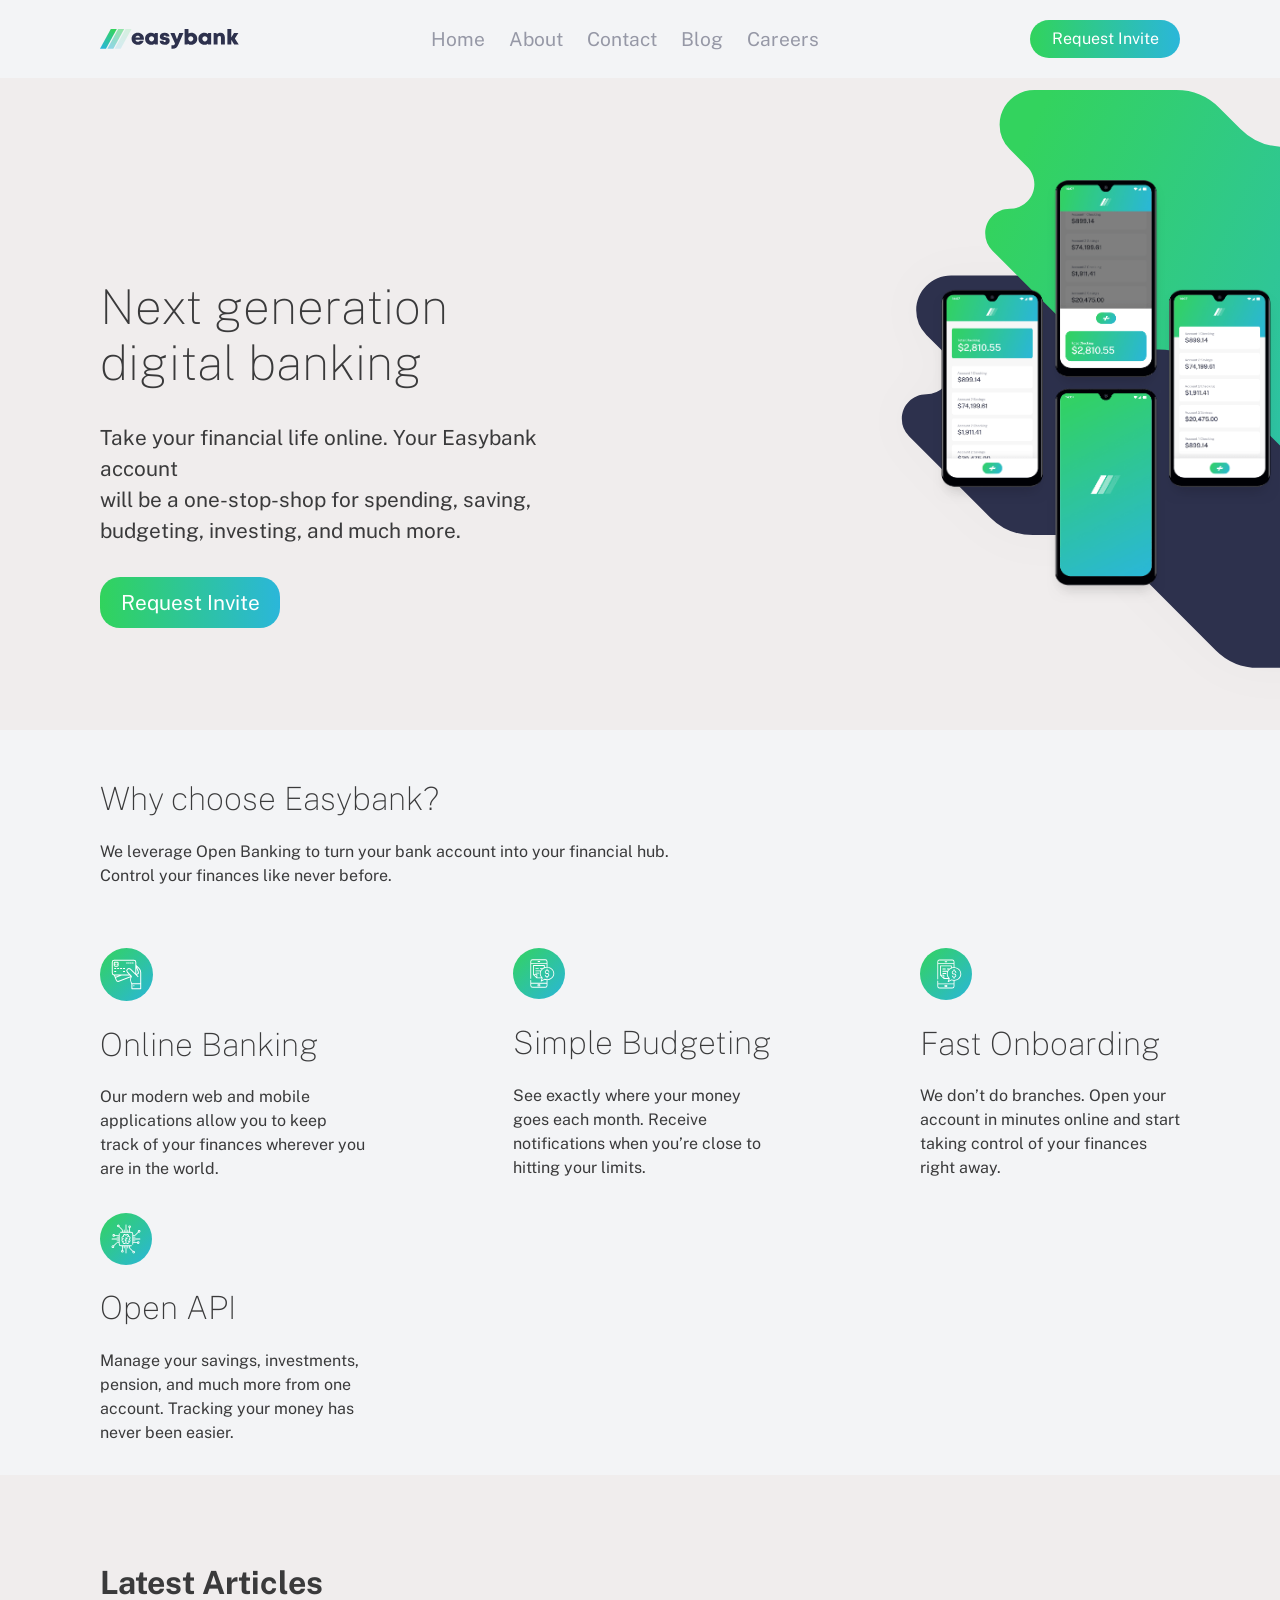
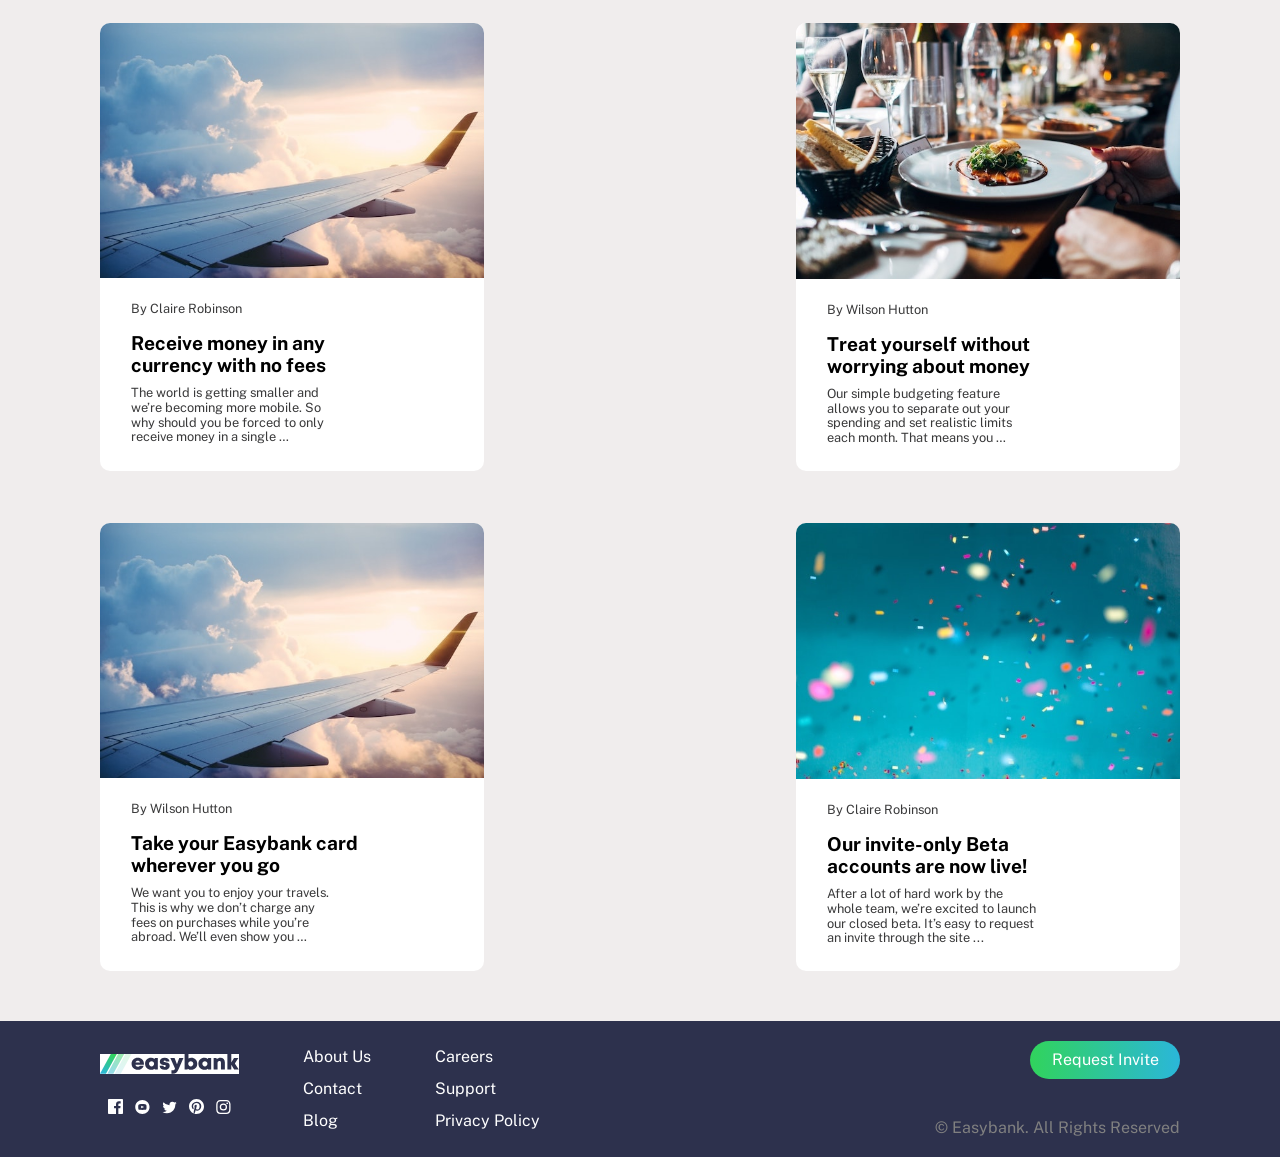
==== index.html @ 1756b688 "changing the name of the html file" ====
<!DOCTYPE html>
<html lang="en">

<head>
    <meta charset="UTF-8">
    <meta http-equiv="X-UA-Compatible" content="IE=edge">
    <meta name="viewport" content="width=device-width, initial-scale=1.0">
    <title>Document</title>
    <link rel="stylesheet" type="text/css" href="easybank.css">
    <link rel="stylesheet" href="normalize.css">
    <!-- <script src="easybank.js"></script> -->
</head>

<body>

    <!-- TOGGLE MENU -->
    <aside>
        <div id="toggle_main_container">
            <div id="toggle_container">
                <div id="toggle_btn">
                    <ul>
                        <li><a href="#">Home</a></li>
                        <li><a href="#">About</a></li>
                        <li><a href="#">Contact</a></li>
                        <li><a href="#">Blog</a></li>
                        <li><a href="#">Careers</a></li>
                    </ul>
                </div>
            </div>
        </div>
    </aside>

    <!-- NAV BAR -->
    <div class="gee">

        <header>
            <div id="nav_bar">
                <div id="nav_bar_content" class="margin_inline">
                    <img src="images/logo.svg" alt="logo">
                    <ul id="nav_list" class="hide_for_mobile">
                        <li><a href="#">Home</a></li>
                        <li><a href="#">About</a></li>
                        <li><a href="#">Contact</a></li>
                        <li><a href="#">Blog</a></li>
                        <li><a href="#">Careers</a></li>
                    </ul>
                    <p id="main_btn" class="hide_for_mobile">Request Invite</p>
                    <img id="toggle_btn" class="menu_btn" src="images/icon-hamburger.svg" alt="icon-hamburger">
                    <!-- <label for="menu_toggle">HHHH</label>
                    <input type="checkbox" id="menu_toggle"></input> -->
                </div>
            </div>
        </header>


        <!-- HERO PAGE -->

        <section id="hero_page" class="hero_font">
            <div id="hero_page_text_container" class="margin_inline">
                <h1>Next generation<br>digital banking</h1>
                <p>Take your financial life online. Your Easybank account<br>will be a one-stop-shop
                    for spending, saving,<br>budgeting, investing, and much more.
                </p>
                <button>
                    <p>Request Invite</p>
                </button>

            </div>
            <div id="hero_page_img">
                <span id="win">
                    <img id="hero_page_first_img" src="images/bg-intro-desktop.svg" alt="">
                </span>
                <img id="hero_page_second_img" src="images/image-mockups.png" alt="">
            </div>
        </section>

        <!-- THIRD SECTION -->

        <section id="third_section">
            <div id="third_section_container" class="margin_inline">
                <div class="first_container">
                    <h1>Why choose Easybank?</h1>
                    <p>We leverage Open Banking to turn your bank account into your financial hub.<br>Control
                        your
                        finances
                        like never before. </p>
                </div>
                <div id="third_section_flex_container">
                    <div class="online_banking font">
                        <img src="images/icon-online.svg" alt="online_icon">
                        <h1>Online Banking</h1>
                        <p>
                            Our modern web and mobile<br>applications allow you to keep<br>track of your
                            finances
                            wherever you<br>are in the world.
                        </p>
                    </div>
                    <div class="simple_budgeting font">
                        <img src="images/icon-budgeting.svg" alt="budgeting_icon">
                        <h1>Simple Budgeting</h1>
                        <p>
                            See exactly where your money<br>goes each month. Receive<br>notifications when
                            you’re
                            close to<br>hitting your limits.
                        </p>
                    </div>
                    <div class="fast_onboarding font">
                        <img src="images/icon-budgeting.svg" alt="online_icon">
                        <h1>Fast Onboarding</h1>
                        <p>
                            We don’t do branches. Open your<br>account in minutes online and start<br>taking
                            control
                            of your finances<br>right away.
                        </p>
                    </div>
                    <div class="open_api font">
                        <img src="images/icon-api.svg" alt="online_icon">
                        <h1> Open API</h1>
                        <p>
                            Manage your savings, investments,<br>pension, and much more from one<br>account.
                            Tracking
                            your money has<br>never been easier.
                        </p>
                    </div>
                </div>
            </div>
        </section>

        <!-- LATEST ARTICLES -->

        <section id="fourth_section" class="margin_inline">
            <h1>Latest Articles</h1>
            <div id="fourth_section_flex">
                <div class="container-flex">
                    <img class="img" src="images/image-plane.jpg" alt="currency_image">
                    <div class="container_text">
                        <p class="title">By Claire Robinson</p>
                        <h3><a href="#">Receive money in any<br>currency with no fees</a></h3>
                        <p>
                            The world is getting smaller and<br>we’re becoming more mobile. So<br>why should you
                            be
                            forced to only<br>receive money in a single …
                        </p>
                    </div>
                </div>
                <div class="container-flex  bug_1">
                    <img class="img" src="images/image-restaurant.jpg" alt="restaurant_image">
                    <div class="container_text">
                        <p class="title">By Wilson Hutton</p>
                        <h3><a href="#">Treat yourself without<br>worrying about money</a></h3>
                        <p>
                            Our simple budgeting feature<br>allows you to separate out your<br>spending and set
                            realistic limits<br>each month. That means you …
                        </p>
                    </div>
                </div>
                <div class="container-flex margin_top">
                    <img class="img" src="images/image-plane.jpg" alt="plane-image">
                    <div class="container_text">
                        <p class="title">By Wilson Hutton</p>
                        <h3><a href="#">Take your Easybank card<br>wherever you go</a></h3>
                        <p>
                            We want you to enjoy your travels.<br>This is why we don’t charge any<br>fees on
                            purchases
                            while you’re<br>abroad. We’ll even show you …
                        </p>
                    </div>
                </div>
                <div class="container-flex margin_top">
                    <img class="img" src="images/image-confetti.jpg" alt="confetti-image">
                    <div class="container_text">
                        <p class="title">By Claire Robinson</p>
                        <h3><a href="#">Our invite-only Beta<br>accounts are now live!</a></h3>
                        <p>
                            After a lot of hard work by the<br>whole team, we’re excited to launch<br>our closed
                            beta.
                            It’s easy to request<br>an invite through the site ...
                        </p>
                    </div>
                </div>
            </div>
        </section>

        <!-- FOOTER -->

        <footer>
            <div id="footer_main_container" class="margin_inline">
                <div class="footer_left">
                    <div class="box_1">
                        <img class="footer_logo" src="images/logo.svg" alt="logo">
                        <div class="icons">
                            <img class="gap_for_icons" src="images/icon-facebook.svg" alt="facebook_icon">
                            <img class="gap_for_icons" src="images/icon-youtube.svg" alt="youtube_icon">
                            <img class="gap_for_icons" src="images/icon-twitter.svg" alt="twitter_icon">
                            <img class="gap_for_icons" src="images/icon-pinterest.svg" alt="pinterest_icon">
                            <img class="gap_for_icons" src="images/icon-instagram.svg" alt="instagram_icon">
                        </div>
                    </div>
                    <div class="box_2">
                        <p>About Us</p>
                        <p>Contact</p>
                        <p>Blog</p>
                    </div>
                    <div class="box_3">
                        <p>Careers</p>
                        <p>Support</p>
                        <p>Privacy Policy</p>
                    </div>
                </div>
                <div class="footer_right">
                    <p id="main_btn" class="footer_main_btn">Request Invite</p>
                    <p class="copywright">© Easybank. All Rights Reserved</p>
                </div>
            </div>
        </footer>

    </div>

</body>

</html>
---- easybank.css ----
@import url('https://fonts.googleapis.com/css2?family=Alata&family=Inter:wght@300&family=Josefin+Sans:wght@200;300;400&family=Lato&family=Overpass:wght@300;400&family=PT+Sans&family=Playfair+Display:wght@500&family=Prata&family=Public+Sans:wght@300&family=Ubuntu&display=swap');

* {
    margin: 0;
    padding: 0;
    list-style-type: none;
    box-sizing: border-box;
}

.fee {
    overflow: hidden;
}

.gee {
    overflow: hidden;
}

body {
    background-color: (0, 0%, 100%);
    color: hsl(240, 1%, 23%);
    background-color: rgb(240, 237, 237);
    font-family: 'Public Sans', sans-serif;
}

#toggle_btn {
    display: none;
}

.margin_inline {
    margin-right: 100px;
    margin-left: 100px;
}


/* NAV BAR */

header {
    background-color: hsl(220, 16%, 96%);
    padding-top: 20px;
    padding-bottom: 20px;
    position: fixed;
    width: 100%;
    top: 0;
    z-index: 10;
}

#nav_bar_content {
    display: flex;
    justify-content: space-between;
    align-items: center;
}

#nav_list li {
    display: inline;
    margin-right: 20px;
}

#nav_list li {
    list-style-type: none;
}

#nav_list li a {
    text-decoration: none;
    color: hsl(233, 8%, 62%);
    font-size: 1.2em;
}

button {
    text-align: center;
    width: 180px;
    padding-left: 10px;
    padding-right: 10px;
    padding-top: 10px;
    padding-bottom: 10px;
    border-radius: 20px;
    color: white;
    cursor: pointer;
    border: none;
    background-image: linear-gradient(to right, hsl(136, 65%, 51%), hsl(192, 70%, 51%));
}

/* HERO PAGE */

#hero_page {
    margin-top: 20vh;
    display: flex;
    align-items: center;
    justify-content: space-between;
    height: 50vh;
}

#hero_page_text_container {
    flex-basis: 40%;
    margin-top: 65px;
}

#hero_page_text_container h1 {
    font-weight: 100;
    font-size: 3em;
}

#hero_page_text_container p {
    font-size: 1.3em;
    line-height: 1.5;
}

#hero_page button {
    margin-top: 30px;
}

#hero_page_img {
    flex-basis: 60%;
}

#hero_page_img {
    margin-right: -27vw;
    /* margin-top: -130px; */
}

#hero_page_first_img {
    width: 60vw;
}

#hero_page_second_img {
    position: absolute;
    /* right: -170px; */
    right: 1px;
    top: 20vh;
    z-index: 1;
    width: 27vw;
}

/* THIRD SECTION */

#third_section {
    margin-top: 100px;
    background-color: hsl(220, 16%, 96%);
    padding-top: 30px;
    padding-bottom: 30px;
}

#third_section p {
    line-height: 1.5;
    color: hsl(240, 1%, 23%);
}

#third_section img {
    width: 20%;
}

#third_section h1 {
    font-weight: 100;
}

#third_section_flex_container {
    margin-top: 60px;
    display: flex;
    justify-content: space-between;
    flex-wrap: wrap;
}

/* LATEST ARTICLES */

#fourth_section {
    margin-top: 10vh;
    padding-bottom: 15vh;
}

#fourth_section_flex {
    display: flex;
    justify-content: space-between;
    align-items: stretch;
    gap: 2em;
    color: hsl(240, 1%, 23%);
}

.img {
    width: 100%;
    border-top-left-radius: 10px;
    border-top-right-radius: 10px;
}

.container-flex {
    background-color: white;
    border-radius: 10px;
    padding-bottom: 25px;
}

.container_text {
    margin-left: 8%;
    margin-top: 20px;
}

.container_text h3 a {
    color: black;
    text-decoration: none;
}

.container_text h3 {
    font-size: 1.2em;
    margin-top: 15px;
    font-weight: 700;
}

.container_text p {
    font-size: .8em;
    margin-top: 10px;
}

p.title {
    font-size: .8em;
}

/* FOOTER */

footer {
    background-color: hsl(233, 26%, 24%);
    color: white;
    padding-top: 20px;
    padding-bottom: 20px;
}

.copywright {
    color: grey;
}

.footer_logo {
    background: white;
}

.gap_for_icons {
    margin-left: .5em;
    width: 15px;
    cursor: pointer;
}

#footer_main_container {
    display: flex;
    justify-content: space-between;
}

.footer_left {
    display: flex;
    gap: 5vw;
    justify-content: space-between;
    align-items: center;
}

.box_2,
.box_3 {
    line-height: 2;
}

.box_1 {
    line-height: 2.5;
}

.footer_right {
    display: flex;
    flex-direction: column;
    justify-content: space-between;
}

#main_btn {
    color: white;
    text-align: center;
    width: 150px;
    padding-left: 10px;
    padding-right: 10px;
    padding-top: 10px;
    padding-bottom: 10px;
    border-radius: 20px;
    cursor: pointer;
    background-image: linear-gradient(to right, hsl(136, 65%, 51%), hsl(192, 70%, 51%));
}

.footer_main_btn {
    align-self: flex-end;
}

/* HOVER */

#main_btn:hover,
button:hover {
    background-image: linear-gradient(to right, hsl(136, 64%, 66%), hsl(193, 55%, 68%));
}

.box_2 p:hover,
.box_3 p:hover {
    color: rgb(8, 238, 27);
    cursor: pointer;
}

#nav_list li a:hover {
    border-bottom: 4px solid rgb(8, 238, 27);
    padding-bottom: 25px;
}

.container_text h3 a:hover {
    color: rgb(8, 238, 27);
    cursor: pointer;
}

@media all and (max-width: 1300px) {
    #third_section_flex_container {
        gap: 2em;
    }

    #fourth_section {
        margin-top: 10vh;
        padding-bottom: 50px;
    }

    #fourth_section_flex {
        display: flex;
        flex-direction: row;
        flex-wrap: wrap;
        gap: 2em;
        color: hsl(240, 1%, 23%);
    }

    #fourth_section_flex div {
        width: 30vw;
    }

    .margin_top {
        margin-top: 20px;
    }

    .img {
        width: 100%;
        border-top-left-radius: 10px;
        border-top-right-radius: 10px;
    }

    .container-flex {
        background-color: white;
        border-radius: 10px;
        padding-bottom: 25px;
    }

}

@media all and (max-width: 940px) {

    body {
        font-size: .8em;
    }

    /* TOGGLE MENU */

    /* label {
        color: black;
        cursor: pointer;
        display: inline-block;
    }

    #menu_toggle {
        display: none;
    }

    #menu_toggle:checked+#toggle_main_container {
        margin-left: 10px;
    } */

    #toggle_main_container {
        display: flex;
        justify-content: center;
        position: fixed;
        top: 80px;
        z-index: 10;
    }

    aside {
        margin-left: -2500px;
        display: flex;
        justify-content: center;
    }

    #toggle_container {
        border-radius: 10px;
        background-color: white;
        padding-top: 30px;
        padding-bottom: 30px;
        width: 80vw;
        text-align: center;
        font-size: 1.5em;
    }

    #toggle_btn ul li {
        list-style-type: none;
        padding: 0;
    }

    #toggle_btn li a {
        text-decoration: none;
        line-height: 2.2;
        color: hsl(240, 1%, 23%);
    }

    #toggle_btn {
        display: inline;
        width: 36px;
    }

    .hide_for_mobile {
        display: none;
    }

    #footer_main_container {
        font-size: .8em;
    }

    .footer_logo {
        width: 12vw;
    }

    .gap_for_icons {
        width: 10px;
    }

    .footer_left {
        gap: 3vw;
    }

    .box_2,
    .box_3 {
        font-size: .8em;
    }

    .footer_right {
        display: flex;
        flex-direction: column;
        justify-content: space-between;
    }

    #main_btn {
        color: white;
        text-align: center;
        width: 80px;
        padding-left: 10px;
        padding-right: 10px;
        padding-top: 5px;
        padding-bottom: 5px;
        border-radius: 20px;
        background-image: linear-gradient(to right, hsl(136, 65%, 51%), hsl(192, 70%, 51%));
    }

    p.footer_main_btn {
        font-size: .7em;
    }

    .copywright {
        font-size: .8em;
    }
}

@media all and (max-width: 700px) {
    .margin_inline {
        margin-right: 50px;
        margin-left: 50px;
    }

    #toggle_container {
        font-size: 1em;
    }

    .container_text h3 {
        font-size: .9em;
    }

    #fourth_section_flex {
        display: flex;
        flex-direction: row;
        flex-wrap: wrap;
        align-items: center;
        align-content: center;
        gap: 2px;
        color: hsl(240, 1%, 23%);
    }

    #fourth_section_flex div {
        width: 41vw;
    }

    .bug_1 {
        margin-top: 20px;
    }
}

@media all and (max-width: 620px) {
    #hero_page {
        margin-top: 28vh;
        display: flex;
        flex-direction: column;
        align-items: center;
        justify-content: space-between;
        height: 10%;
    }

    #hero_page_text_container {
        flex-basis: 40%;
        padding-top: 45%;
        text-align: center;
        /* padding-bottom: 30vh; */
    }

    #hero_page_text_container h1 {
        font-weight: 100;
        font-size: 3em;
    }

    #hero_page_text_container p {
        font-size: 1.3em;
        line-height: 1.5;
    }

    #hero_page button {
        margin-top: 30px;
    }

    #hero_page_img {
        flex-basis: 60%;
    }

    #hero_page_img {
        margin-right: 5%;
        /* margin-top: -150px; */
        position: absolute;
        z-index: -1;
    }

    #hero_page_first_img {
        width: 100vw;
        margin-top: -27vh;
    }

    #hero_page_second_img {
        /* position: absolute; */
        /* right: -170px; */
        margin-right: 20%;
        margin-top: -37vh;
        z-index: 1;
        width: 50%;
    }

    .first_container {
        text-align: center;
    }
}

@media all and (max-width: 614px) {
    #fourth_section_flex {
        display: flex;
        flex-direction: row;
        flex-wrap: wrap;
        gap: 2px;
        color: hsl(240, 1%, 23%);
    }

    #fourth_section_flex div {
        width: 40vw;
    }

    .margin_top {
        margin-top: 20px;
    }
}

@media all and (max-width: 540px) {
    #third_section {
        margin-top: 100px;
        background-color: hsl(220, 16%, 96%);
        padding-top: 30px;
        padding-bottom: 30px;
    }

    #third_section p {
        line-height: 1.5;
        color: hsl(240, 1%, 23%);
    }

    #third_section img {
        width: 15%;
    }

    #third_section h1 {
        font-weight: 100;
    }

    #third_section_flex_container {
        margin-top: 60px;
        text-align: center;
        font-size: 1.3em;
    }

    #third_section_flex_container>* {
        width: 100%;
    }

    #fourth_section_flex {
        display: flex;
        flex-direction: column;
    }

    #fourth_section_flex div {
        width: 100%;
        align-items: center;
        justify-items: center;
    }

    .container_text {
        margin-left: 0px;
        text-align: center;
    }

    .container_text h3 {
        font-size: 1.3em;
    }

    .container_text p {
        font-size: 1em;
    }

    p.title {
        font-size: .8em;
    }

    #footer_main_container {
        flex-direction: column;
        gap: 1.5em;
        font-size: 1.3em;
        text-align: center;
        margin-top: 10px;
    }

    .footer_logo {
        width: 136px;
    }

    .icons>* {
        width: 20px;
    }

    .footer_left {
        flex-direction: column;
        align-items: center;
    }

    .footer_right {
        display: flex;
        gap: 2em;
    }

    .footer_main_btn {
        align-self: center;
    }

    #main_btn {
        color: white;
        text-align: center;
        width: 160px;
        padding-left: 10px;
        padding-right: 10px;
        padding-top: 10px;
        padding-bottom: 10px;
        border-radius: 20px;
        background-image: linear-gradient(to right, hsl(136, 65%, 51%), hsl(192, 70%, 51%));
    }
}

@media all and (max-width: 700px) {

    .hero_font {
        font-size: .8em;
    }

    .font {
        font-size: .7em;
    }
}

@media all and (max-width: 417px) {
    .hero_font {
        font-size: .7em;
    }
}

@media all and (max-width: 377px) {
    .hero_font {
        font-size: .6em;
    }

    .font {
        font-size: .6em;
    }

    .first_container {
        font-size: .8em;
    }

}
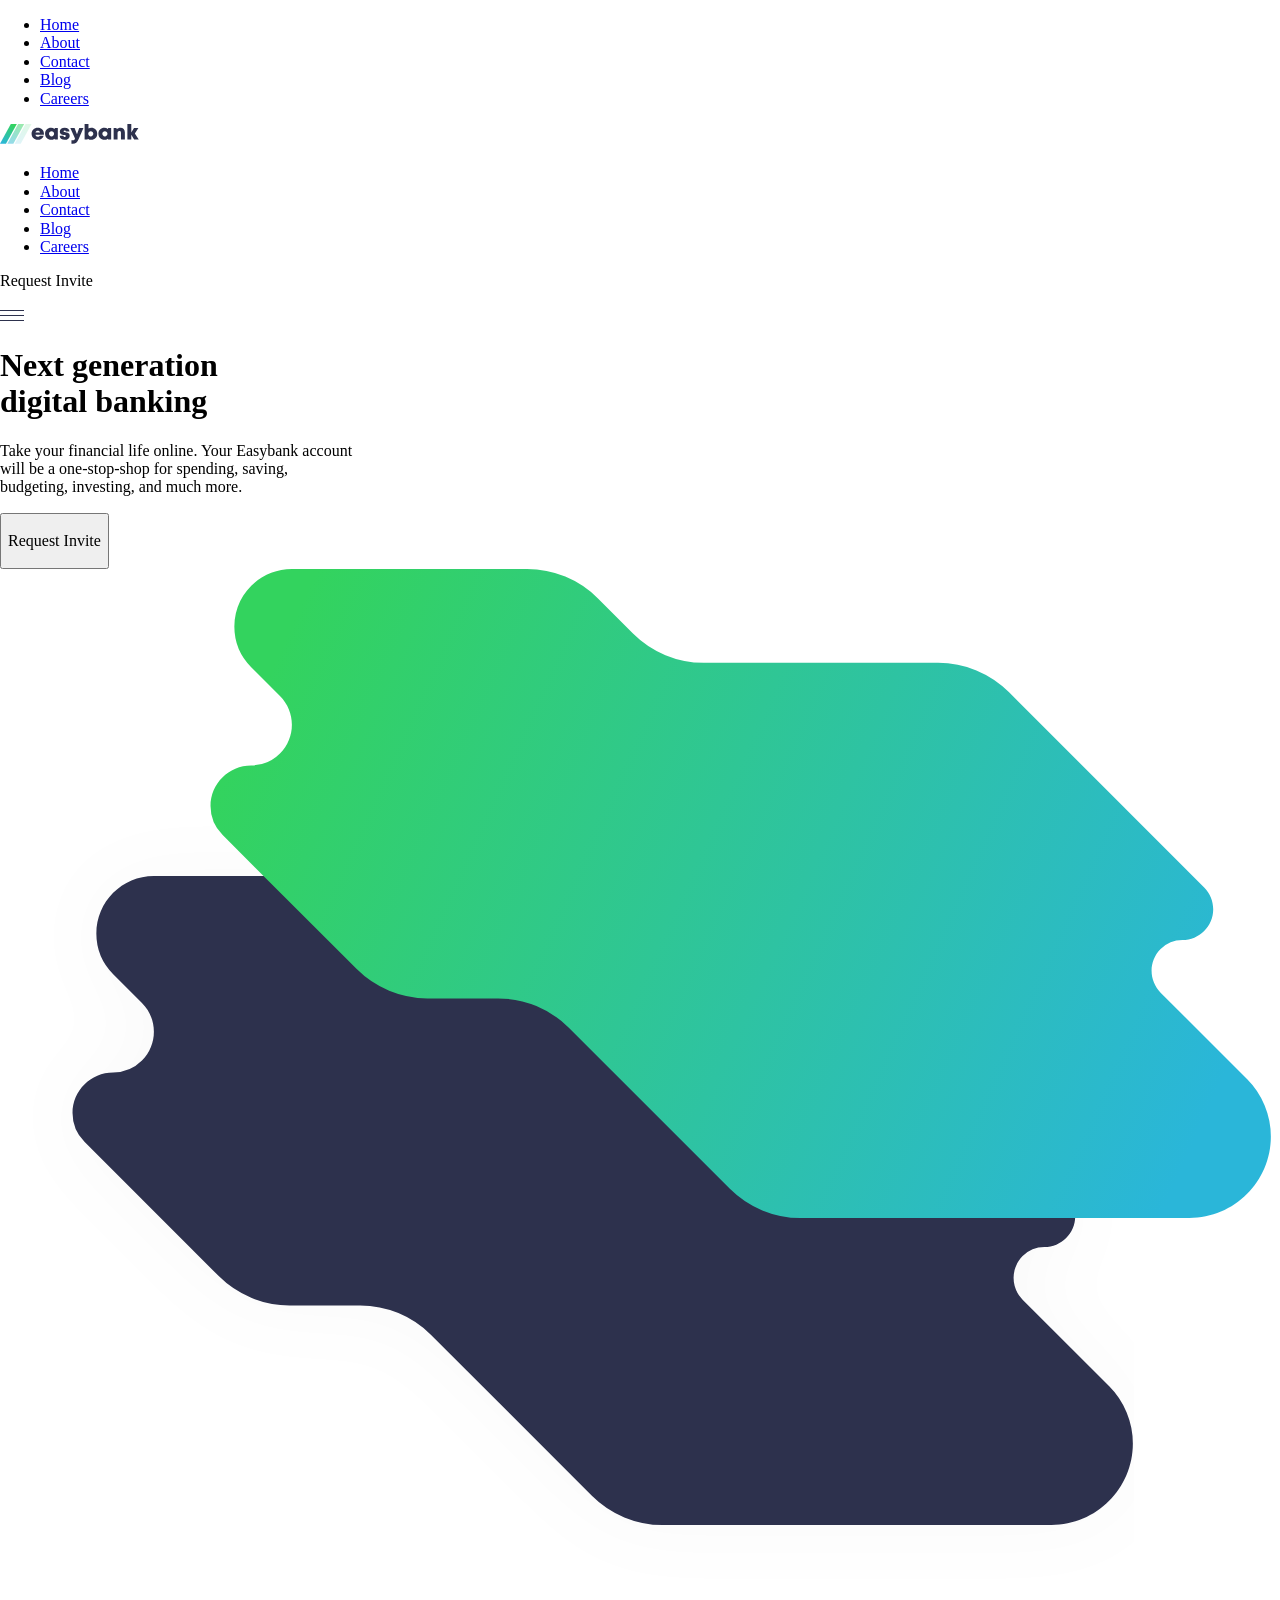
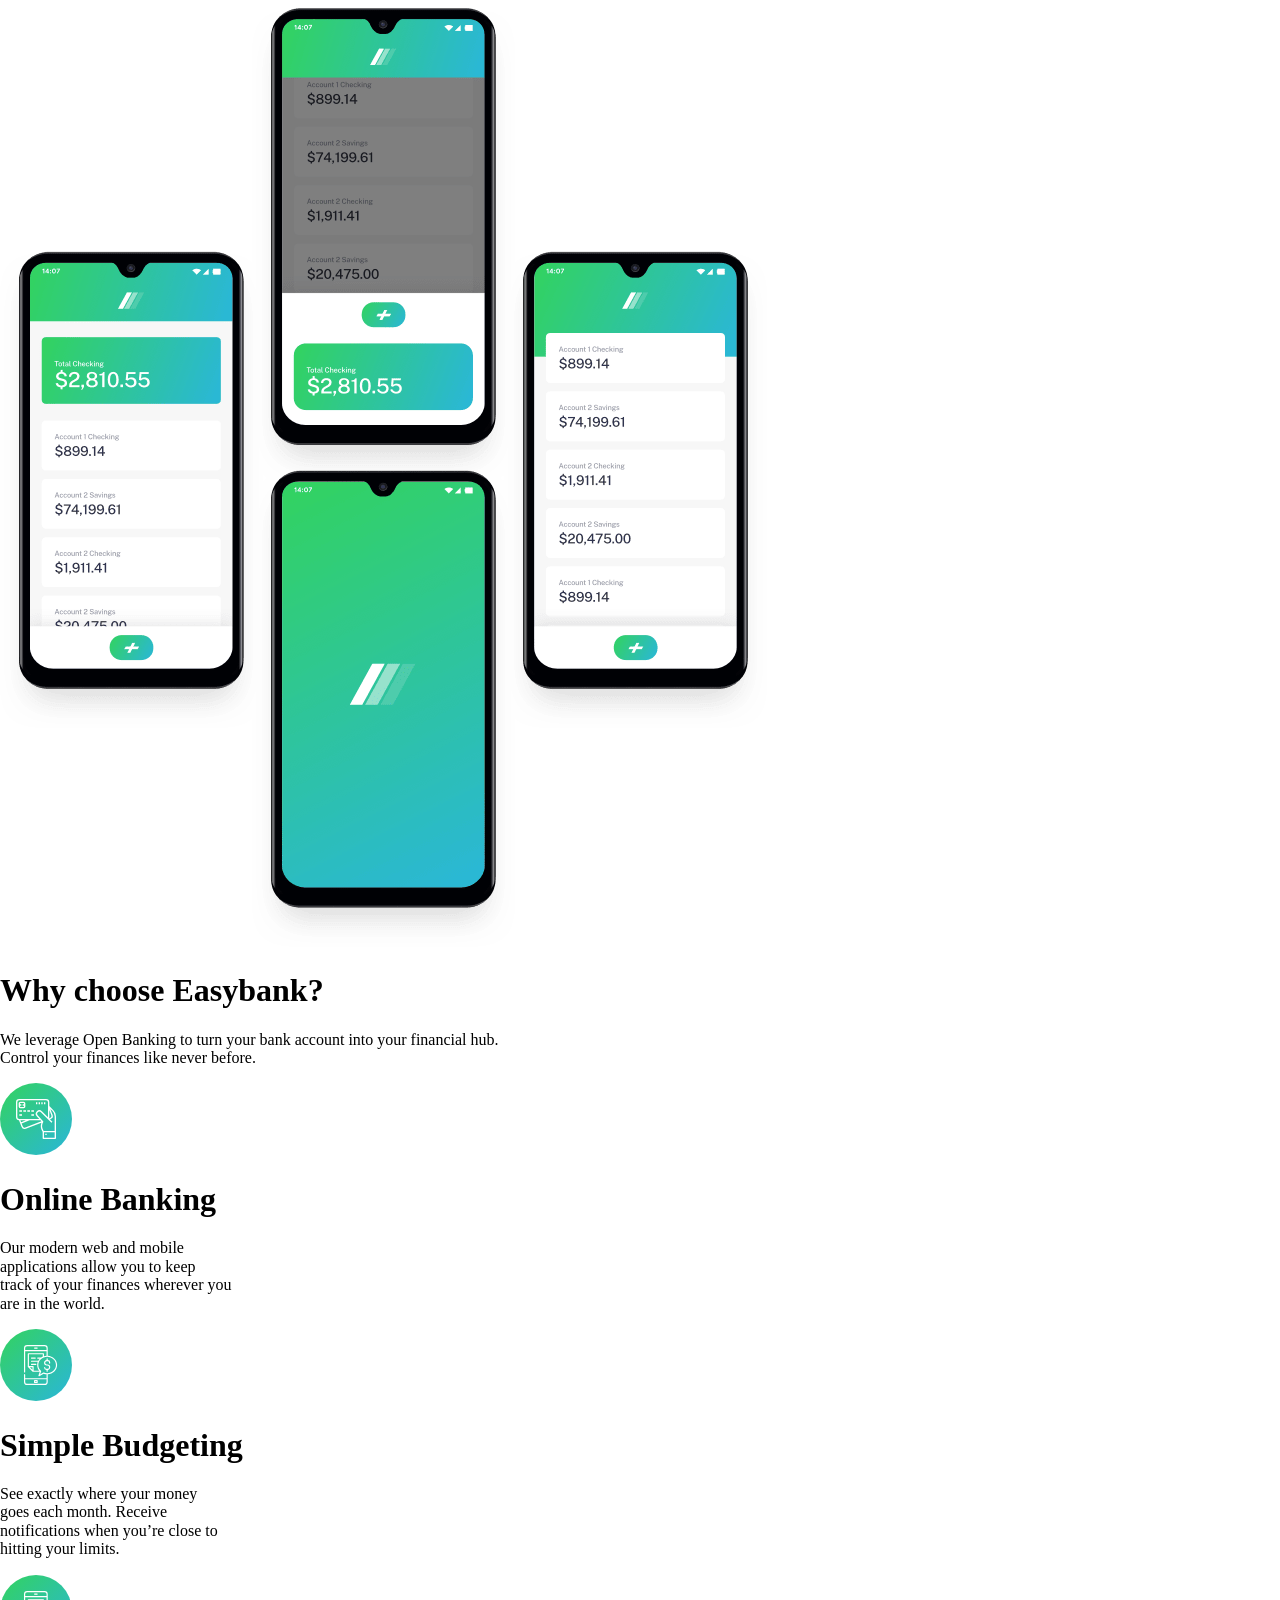
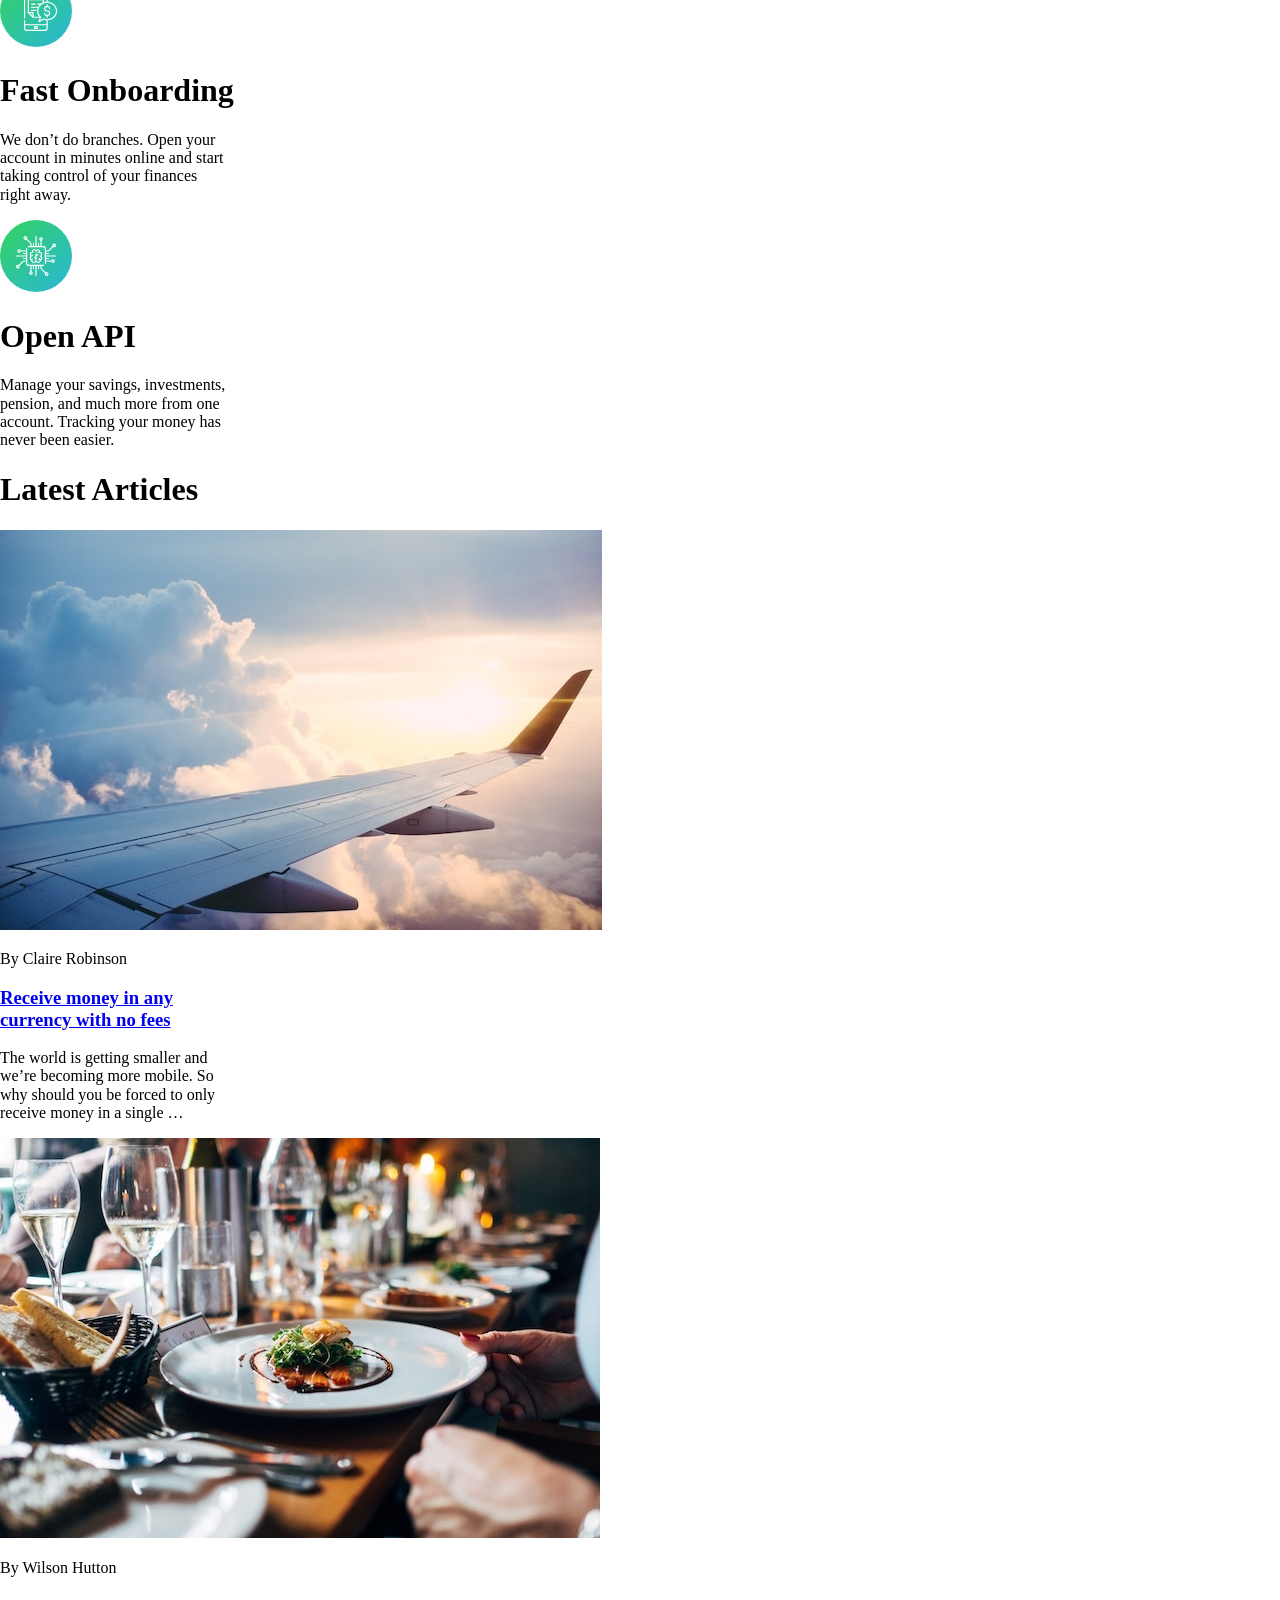
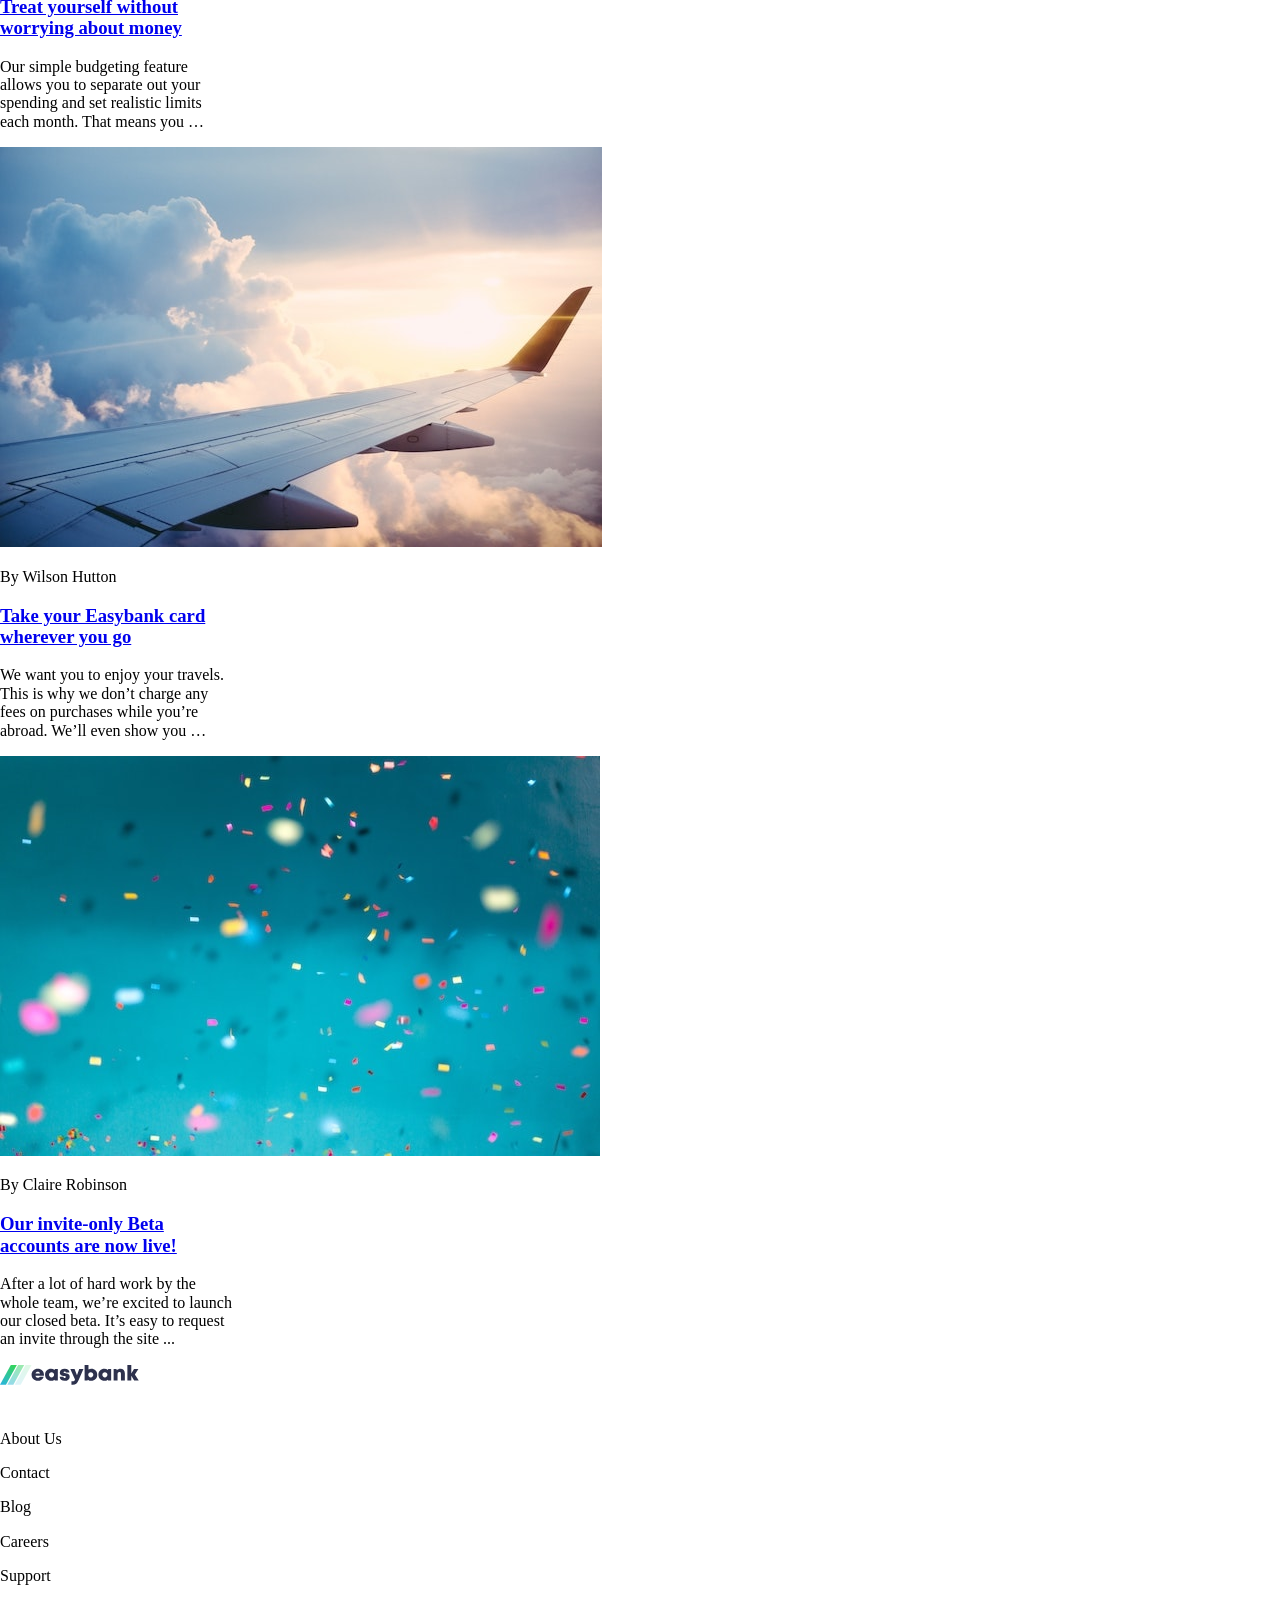
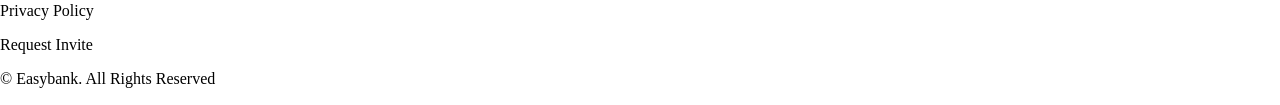
==== commit 17964aeb: "changes to fourth section padding-bottom and it's header" ====
--- a/index.html
+++ b/index.html
@@ -131,7 +131,7 @@
         <section id="fourth_section" class="margin_inline">
             <h1>Latest Articles</h1>
             <div id="fourth_section_flex">
-                <div class="container-flex">
+                <div class="container-flex bug_2">
                     <img class="img" src="images/image-plane.jpg" alt="currency_image">
                     <div class="container_text">
                         <p class="title">By Claire Robinson</p>
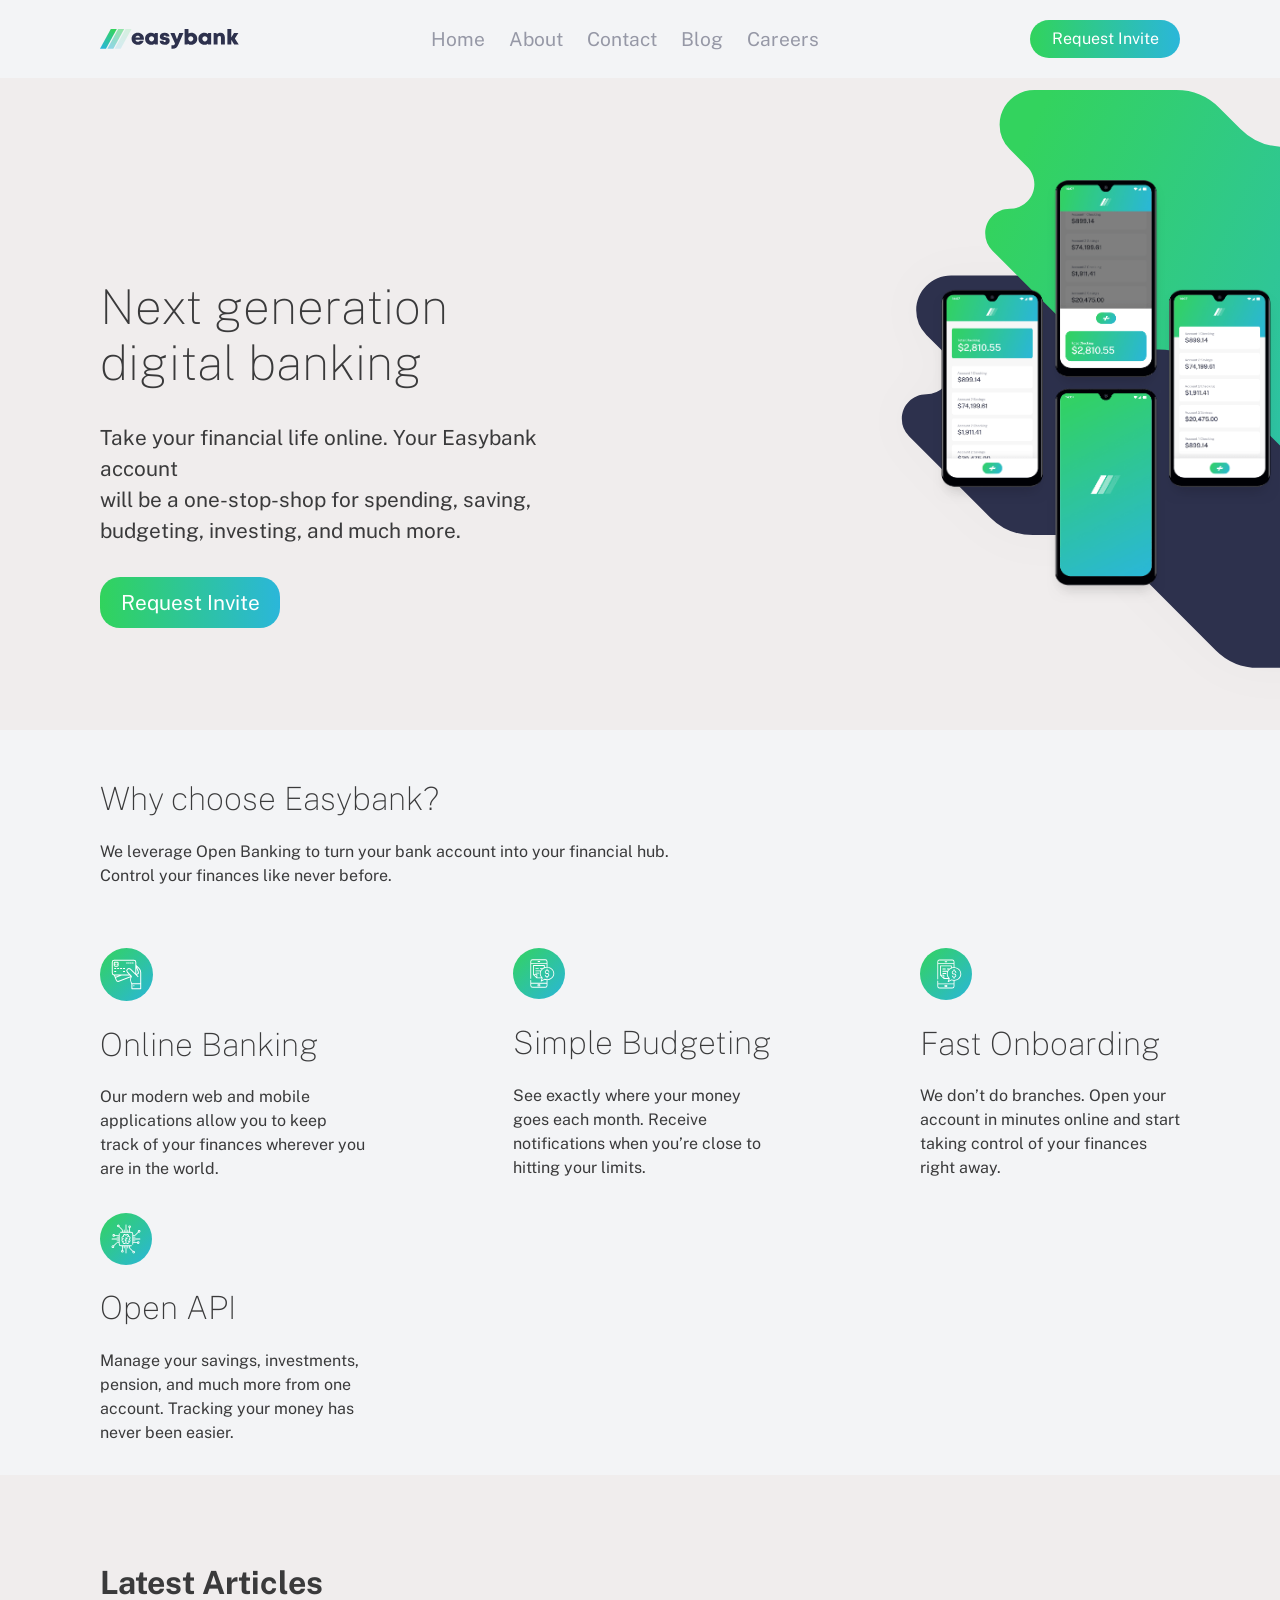
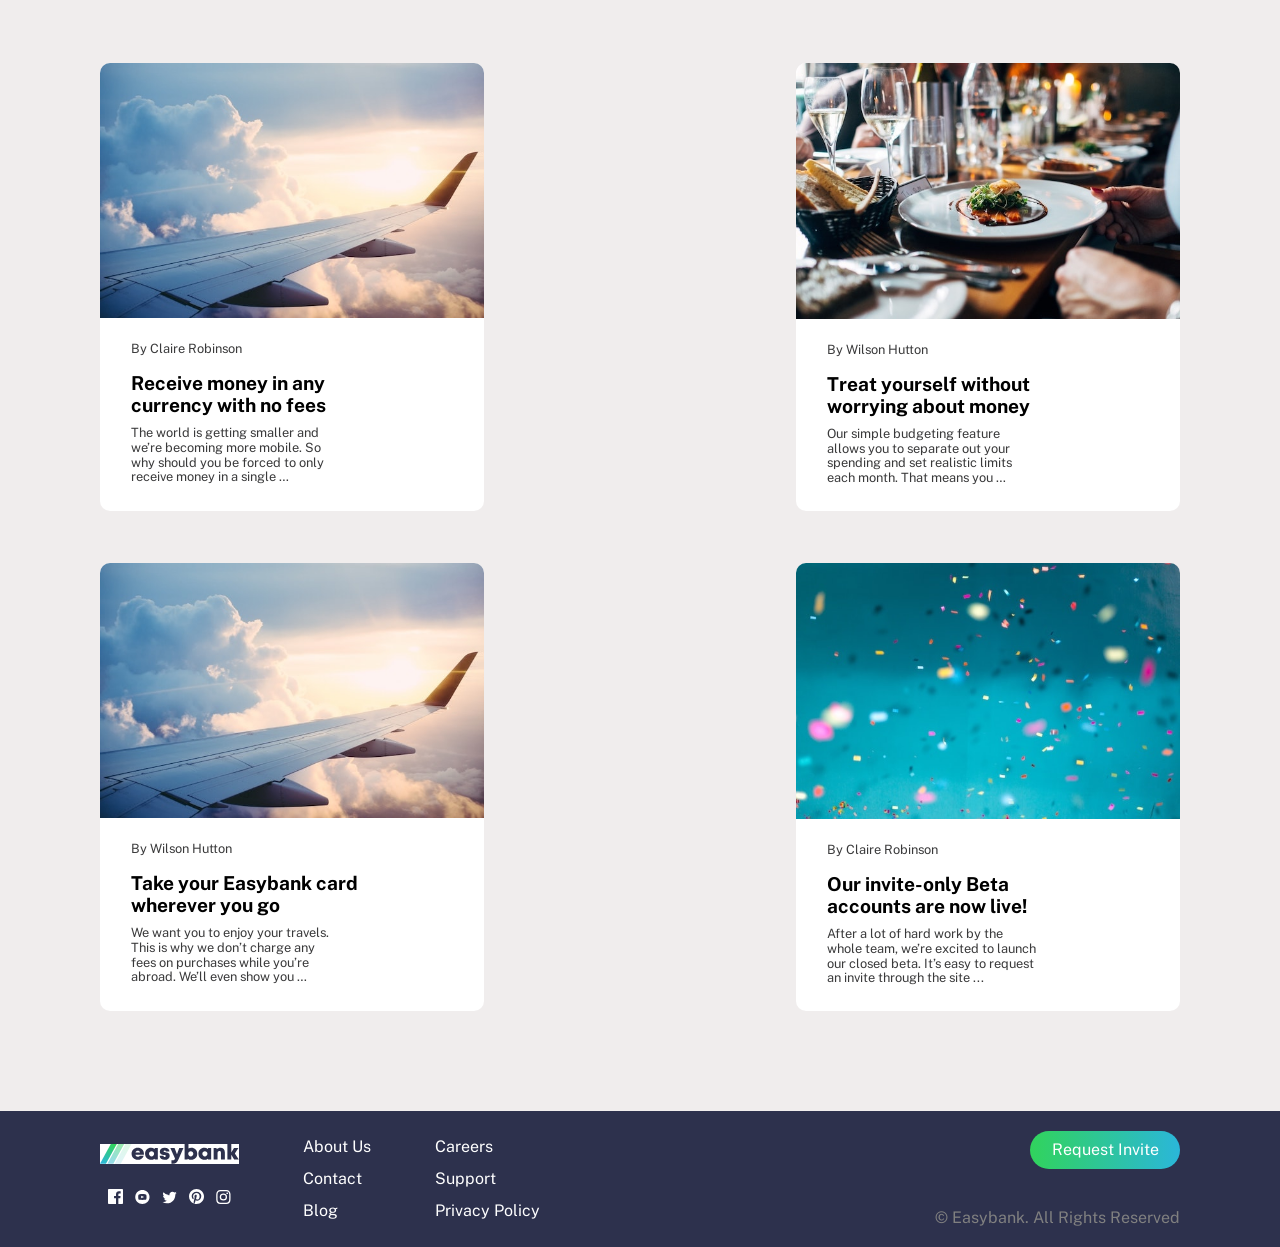
==== commit aeca64d9: "a new commit" ====
--- a/index.html
+++ b/index.html
@@ -6,7 +6,7 @@
     <meta http-equiv="X-UA-Compatible" content="IE=edge">
     <meta name="viewport" content="width=device-width, initial-scale=1.0">
     <title>Document</title>
-    <link rel="stylesheet" type="text/css" href="easybank.css">
+    <link rel="stylesheet" type="text/css" href="style.css">
     <link rel="stylesheet" href="normalize.css">
     <!-- <script src="easybank.js"></script> -->
 </head>
--- a/style.css
+++ b/style.css
@@ -0,0 +1,735 @@
+@import url('https://fonts.googleapis.com/css2?family=Alata&family=Inter:wght@300&family=Josefin+Sans:wght@200;300;400&family=Lato&family=Overpass:wght@300;400&family=PT+Sans&family=Playfair+Display:wght@500&family=Prata&family=Public+Sans:wght@300&family=Ubuntu&display=swap');
+
+* {
+    margin: 0;
+    padding: 0;
+    list-style-type: none;
+    box-sizing: border-box;
+}
+
+.fee {
+    overflow: hidden;
+}
+
+.gee {
+    overflow: hidden;
+}
+
+body {
+    background-color: (0, 0%, 100%);
+    color: hsl(240, 1%, 23%);
+    background-color: rgb(240, 237, 237);
+    font-family: 'Public Sans', sans-serif;
+}
+
+#toggle_btn {
+    display: none;
+}
+
+.margin_inline {
+    margin-right: 100px;
+    margin-left: 100px;
+}
+
+
+/* NAV BAR */
+
+header {
+    background-color: hsl(220, 16%, 96%);
+    padding-top: 20px;
+    padding-bottom: 20px;
+    position: fixed;
+    width: 100%;
+    top: 0;
+    z-index: 10;
+}
+
+#nav_bar_content {
+    display: flex;
+    justify-content: space-between;
+    align-items: center;
+}
+
+#nav_list li {
+    display: inline;
+    margin-right: 20px;
+}
+
+#nav_list li {
+    list-style-type: none;
+}
+
+#nav_list li a {
+    text-decoration: none;
+    color: hsl(233, 8%, 62%);
+    font-size: 1.2em;
+}
+
+button {
+    text-align: center;
+    width: 180px;
+    padding-left: 10px;
+    padding-right: 10px;
+    padding-top: 10px;
+    padding-bottom: 10px;
+    border-radius: 20px;
+    color: white;
+    cursor: pointer;
+    border: none;
+    background-image: linear-gradient(to right, hsl(136, 65%, 51%), hsl(192, 70%, 51%));
+}
+
+/* HERO PAGE */
+
+#hero_page {
+    margin-top: 20vh;
+    display: flex;
+    align-items: center;
+    justify-content: space-between;
+    height: 50vh;
+}
+
+#hero_page_text_container {
+    flex-basis: 40%;
+    margin-top: 65px;
+}
+
+#hero_page_text_container h1 {
+    font-weight: 100;
+    font-size: 3em;
+}
+
+#hero_page_text_container p {
+    font-size: 1.3em;
+    line-height: 1.5;
+}
+
+#hero_page button {
+    margin-top: 30px;
+}
+
+#hero_page_img {
+    flex-basis: 60%;
+}
+
+#hero_page_img {
+    margin-right: -27vw;
+    /* margin-top: -130px; */
+}
+
+#hero_page_first_img {
+    width: 60vw;
+}
+
+#hero_page_second_img {
+    position: absolute;
+    /* right: -170px; */
+    right: 1px;
+    top: 20vh;
+    z-index: 1;
+    width: 27vw;
+}
+
+/* THIRD SECTION */
+
+#third_section {
+    margin-top: 100px;
+    background-color: hsl(220, 16%, 96%);
+    padding-top: 30px;
+    padding-bottom: 30px;
+}
+
+#third_section p {
+    line-height: 1.5;
+    color: hsl(240, 1%, 23%);
+}
+
+#third_section img {
+    width: 20%;
+}
+
+#third_section h1 {
+    font-weight: 100;
+}
+
+#third_section_flex_container {
+    margin-top: 60px;
+    display: flex;
+    justify-content: space-between;
+    flex-wrap: wrap;
+}
+
+/* LATEST ARTICLES */
+
+#fourth_section {
+    margin-top: 10vh;
+    padding-bottom: 15vh;
+}
+
+#fourth_section_flex {
+    display: flex;
+    justify-content: space-between;
+    align-items: stretch;
+    gap: 2em;
+    color: hsl(240, 1%, 23%);
+}
+
+.img {
+    width: 100%;
+    border-top-left-radius: 10px;
+    border-top-right-radius: 10px;
+}
+
+.container-flex {
+    background-color: white;
+    border-radius: 10px;
+    padding-bottom: 25px;
+}
+
+.container_text {
+    margin-left: 8%;
+    margin-top: 20px;
+}
+
+.container_text h3 a {
+    color: black;
+    text-decoration: none;
+}
+
+.container_text h3 {
+    font-size: 1.2em;
+    margin-top: 15px;
+    font-weight: 700;
+}
+
+.container_text p {
+    font-size: .8em;
+    margin-top: 10px;
+}
+
+p.title {
+    font-size: .8em;
+}
+
+/* FOOTER */
+
+footer {
+    background-color: hsl(233, 26%, 24%);
+    color: white;
+    padding-top: 20px;
+    padding-bottom: 20px;
+}
+
+.copywright {
+    color: grey;
+}
+
+.footer_logo {
+    background: white;
+}
+
+.gap_for_icons {
+    margin-left: .5em;
+    width: 15px;
+    cursor: pointer;
+}
+
+#footer_main_container {
+    display: flex;
+    justify-content: space-between;
+}
+
+.footer_left {
+    display: flex;
+    gap: 5vw;
+    justify-content: space-between;
+    align-items: center;
+}
+
+.box_2,
+.box_3 {
+    line-height: 2;
+}
+
+.box_1 {
+    line-height: 2.5;
+}
+
+.footer_right {
+    display: flex;
+    flex-direction: column;
+    justify-content: space-between;
+}
+
+#main_btn {
+    color: white;
+    text-align: center;
+    width: 150px;
+    padding-left: 10px;
+    padding-right: 10px;
+    padding-top: 10px;
+    padding-bottom: 10px;
+    border-radius: 20px;
+    cursor: pointer;
+    background-image: linear-gradient(to right, hsl(136, 65%, 51%), hsl(192, 70%, 51%));
+}
+
+.footer_main_btn {
+    align-self: flex-end;
+}
+
+/* HOVER */
+
+#main_btn:hover,
+button:hover {
+    background-image: linear-gradient(to right, hsl(136, 64%, 66%), hsl(193, 55%, 68%));
+}
+
+.box_2 p:hover,
+.box_3 p:hover {
+    color: rgb(8, 238, 27);
+    cursor: pointer;
+}
+
+#nav_list li a:hover {
+    border-bottom: 4px solid rgb(8, 238, 27);
+    padding-bottom: 25px;
+}
+
+.container_text h3 a:hover {
+    color: rgb(8, 238, 27);
+    cursor: pointer;
+}
+
+
+@media all and (max-width: 1300px) {
+    #third_section_flex_container {
+        gap: 2em;
+    }
+
+    #fourth_section {
+        margin-top: 10vh;
+        padding-bottom: 50px;
+    }
+
+    #fourth_section_flex {
+        display: flex;
+        flex-direction: row;
+        flex-wrap: wrap;
+        gap: 2em;
+        color: hsl(240, 1%, 23%);
+    }
+
+    #fourth_section h1 {
+        padding-bottom: 40px;
+    }
+
+    #fourth_section {
+        padding-bottom: 100px;
+    }
+
+    #fourth_section_flex div {
+        width: 30vw;
+    }
+
+    .margin_top {
+        margin-top: 20px;
+    }
+
+    .img {
+        width: 100%;
+        border-top-left-radius: 10px;
+        border-top-right-radius: 10px;
+    }
+
+    .container-flex {
+        background-color: white;
+        border-radius: 10px;
+        padding-bottom: 25px;
+    }
+
+}
+
+@media all and (max-width: 940px) {
+
+    body {
+        font-size: .8em;
+    }
+
+    /* TOGGLE MENU */
+
+    /* label {
+        color: black;
+        cursor: pointer;
+        display: inline-block;
+    }
+
+    #menu_toggle {
+        display: none;
+    }
+
+    #menu_toggle:checked+#toggle_main_container {
+        margin-left: 10px;
+    } */
+
+    #toggle_main_container {
+        display: flex;
+        justify-content: center;
+        position: fixed;
+        top: 80px;
+        z-index: 10;
+    }
+
+    aside {
+        display: none;
+        justify-content: center;
+
+    }
+
+    #toggle_container {
+        border-radius: 10px;
+        background-color: white;
+        padding-top: 30px;
+        padding-bottom: 30px;
+        width: 80vw;
+        text-align: center;
+        font-size: 1.5em;
+    }
+
+    #toggle_btn ul li {
+        list-style-type: none;
+        padding: 0;
+    }
+
+    #toggle_btn li a {
+        text-decoration: none;
+        line-height: 2.2;
+        color: hsl(240, 1%, 23%);
+    }
+
+    #toggle_btn {
+        display: inline;
+        width: 36px;
+        cursor: pointer;
+
+    }
+
+    #toggle_btn:hover~aside {
+        display: flex;
+    }
+
+    /* #toggle_btn:hover+#hero_page {
+        display: none;
+    } */
+
+    .hide_for_mobile {
+        display: none;
+    }
+
+    #footer_main_container {
+        font-size: .8em;
+    }
+
+    .footer_logo {
+        width: 12vw;
+    }
+
+    .gap_for_icons {
+        width: 10px;
+    }
+
+    .footer_left {
+        gap: 3vw;
+    }
+
+    .box_2,
+    .box_3 {
+        font-size: .8em;
+    }
+
+    .footer_right {
+        display: flex;
+        flex-direction: column;
+        justify-content: space-between;
+    }
+
+    #main_btn {
+        color: white;
+        text-align: center;
+        width: 80px;
+        padding-left: 10px;
+        padding-right: 10px;
+        padding-top: 5px;
+        padding-bottom: 5px;
+        border-radius: 20px;
+        background-image: linear-gradient(to right, hsl(136, 65%, 51%), hsl(192, 70%, 51%));
+    }
+
+    p.footer_main_btn {
+        font-size: .7em;
+    }
+
+    .copywright {
+        font-size: .8em;
+    }
+}
+
+@media all and (max-width: 700px) {
+    .margin_inline {
+        margin-right: 50px;
+        margin-left: 50px;
+    }
+
+    #toggle_container {
+        font-size: 1em;
+    }
+
+    .container_text h3 {
+        font-size: .9em;
+    }
+
+    #fourth_section {
+        padding-bottom: 100px;
+    }
+
+    #fourth_section_flex {
+        display: flex;
+        flex-direction: row;
+        flex-wrap: wrap;
+        align-items: center;
+        align-content: center;
+        gap: 2px;
+        color: hsl(240, 1%, 23%);
+    }
+
+    #fourth_section h1 {
+        text-align: center;
+        padding-bottom: 1em;
+    }
+
+    #fourth_section_flex div {
+        width: 41vw;
+    }
+
+    .bug_1 {
+        margin-top: 20px;
+    }
+
+    .bug_2 {
+        margin-top: 17px;
+    }
+
+}
+
+@media all and (max-width: 620px) {
+    #hero_page {
+        margin-top: 28vh;
+        display: flex;
+        flex-direction: column;
+        align-items: center;
+        justify-content: space-between;
+        height: 10%;
+    }
+
+    #hero_page_text_container {
+        flex-basis: 40%;
+        padding-top: 45%;
+        text-align: center;
+        /* padding-bottom: 30vh; */
+    }
+
+    #hero_page_text_container h1 {
+        font-weight: 100;
+        font-size: 3em;
+    }
+
+    #hero_page_text_container p {
+        font-size: 1.3em;
+        line-height: 1.5;
+    }
+
+    #hero_page button {
+        margin-top: 30px;
+    }
+
+    #hero_page_img {
+        flex-basis: 60%;
+    }
+
+    #hero_page_img {
+        margin-right: 5%;
+        /* margin-top: -150px; */
+        position: absolute;
+        z-index: -1;
+    }
+
+    #hero_page_first_img {
+        width: 100vw;
+        margin-top: -27vh;
+    }
+
+    #hero_page_second_img {
+        /* position: absolute; */
+        /* right: -170px; */
+        margin-right: 20%;
+        margin-top: -37vh;
+        z-index: 1;
+        width: 50%;
+    }
+
+    .first_container {
+        text-align: center;
+    }
+}
+
+@media all and (max-width: 614px) {
+    #fourth_section_flex {
+        display: flex;
+        flex-direction: row;
+        flex-wrap: wrap;
+        gap: 2px;
+        color: hsl(240, 1%, 23%);
+    }
+
+    #fourth_section_flex div {
+        width: 40vw;
+    }
+
+    .margin_top {
+        margin-top: 20px;
+    }
+}
+
+@media all and (max-width: 540px) {
+    #third_section {
+        margin-top: 100px;
+        background-color: hsl(220, 16%, 96%);
+        padding-top: 30px;
+        padding-bottom: 30px;
+    }
+
+    #third_section p {
+        line-height: 1.5;
+        color: hsl(240, 1%, 23%);
+    }
+
+    #third_section img {
+        width: 15%;
+    }
+
+    #third_section h1 {
+        font-weight: 100;
+    }
+
+    #third_section_flex_container {
+        margin-top: 60px;
+        text-align: center;
+        font-size: 1.3em;
+    }
+
+    #third_section_flex_container>* {
+        width: 100%;
+    }
+
+    #fourth_section_flex {
+        display: flex;
+        flex-direction: column;
+    }
+
+    #fourth_section_flex div {
+        width: 100%;
+        align-items: center;
+        justify-items: center;
+    }
+
+    .container_text {
+        margin-left: 0px;
+        text-align: center;
+    }
+
+    .container_text h3 {
+        font-size: 1.3em;
+    }
+
+    .container_text p {
+        font-size: 1em;
+    }
+
+    p.title {
+        font-size: .8em;
+    }
+
+    #footer_main_container {
+        flex-direction: column;
+        gap: 1.5em;
+        font-size: 1.3em;
+        text-align: center;
+        margin-top: 10px;
+    }
+
+    .footer_logo {
+        width: 136px;
+    }
+
+    .icons>* {
+        width: 20px;
+    }
+
+    .footer_left {
+        flex-direction: column;
+        align-items: center;
+    }
+
+    .footer_right {
+        display: flex;
+        gap: 2em;
+    }
+
+    .footer_main_btn {
+        align-self: center;
+    }
+
+    #main_btn {
+        color: white;
+        text-align: center;
+        width: 160px;
+        padding-left: 10px;
+        padding-right: 10px;
+        padding-top: 10px;
+        padding-bottom: 10px;
+        border-radius: 20px;
+        background-image: linear-gradient(to right, hsl(136, 65%, 51%), hsl(192, 70%, 51%));
+    }
+}
+
+@media all and (max-width: 700px) {
+
+    .hero_font {
+        font-size: .8em;
+    }
+
+    .font {
+        font-size: .7em;
+    }
+}
+
+@media all and (max-width: 417px) {
+    .hero_font {
+        font-size: .7em;
+    }
+}
+
+@media all and (max-width: 377px) {
+    .hero_font {
+        font-size: .6em;
+    }
+
+    .font {
+        font-size: .6em;
+    }
+
+    .first_container {
+        font-size: .8em;
+    }
+
+}
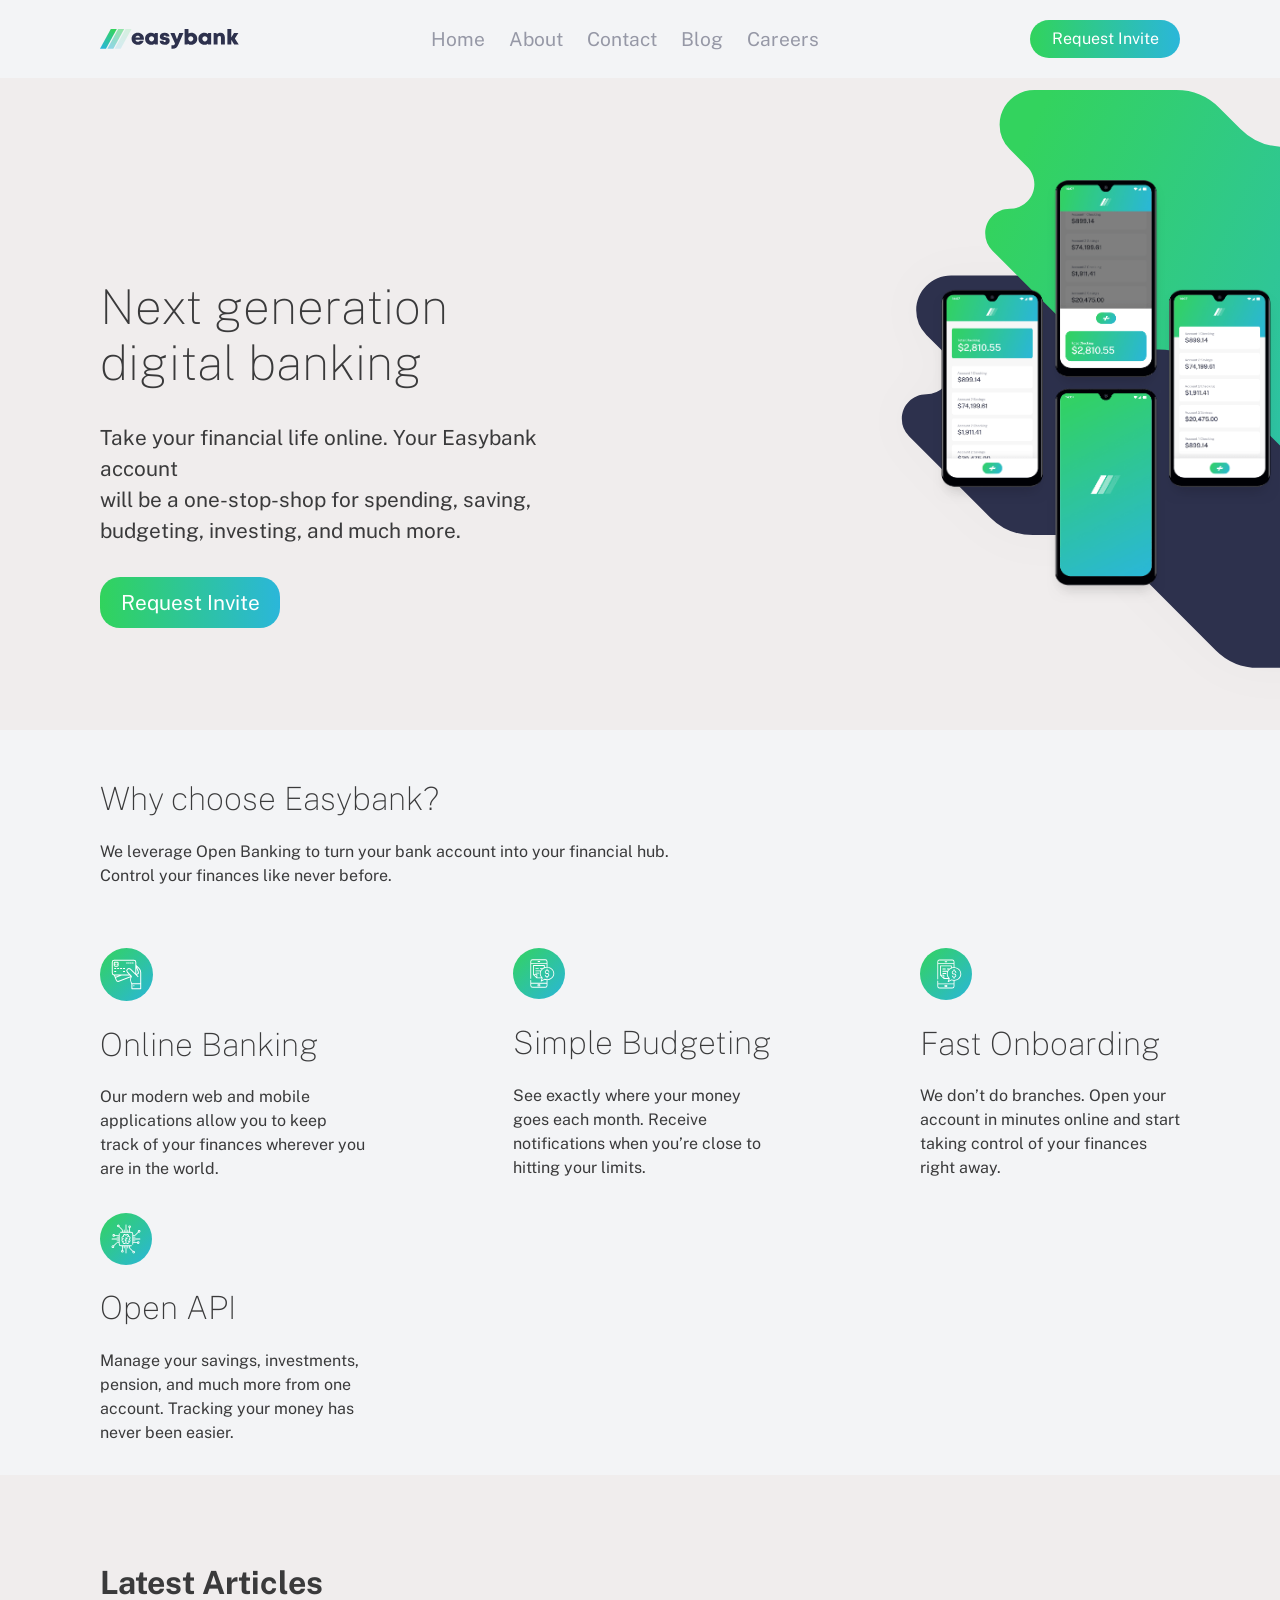
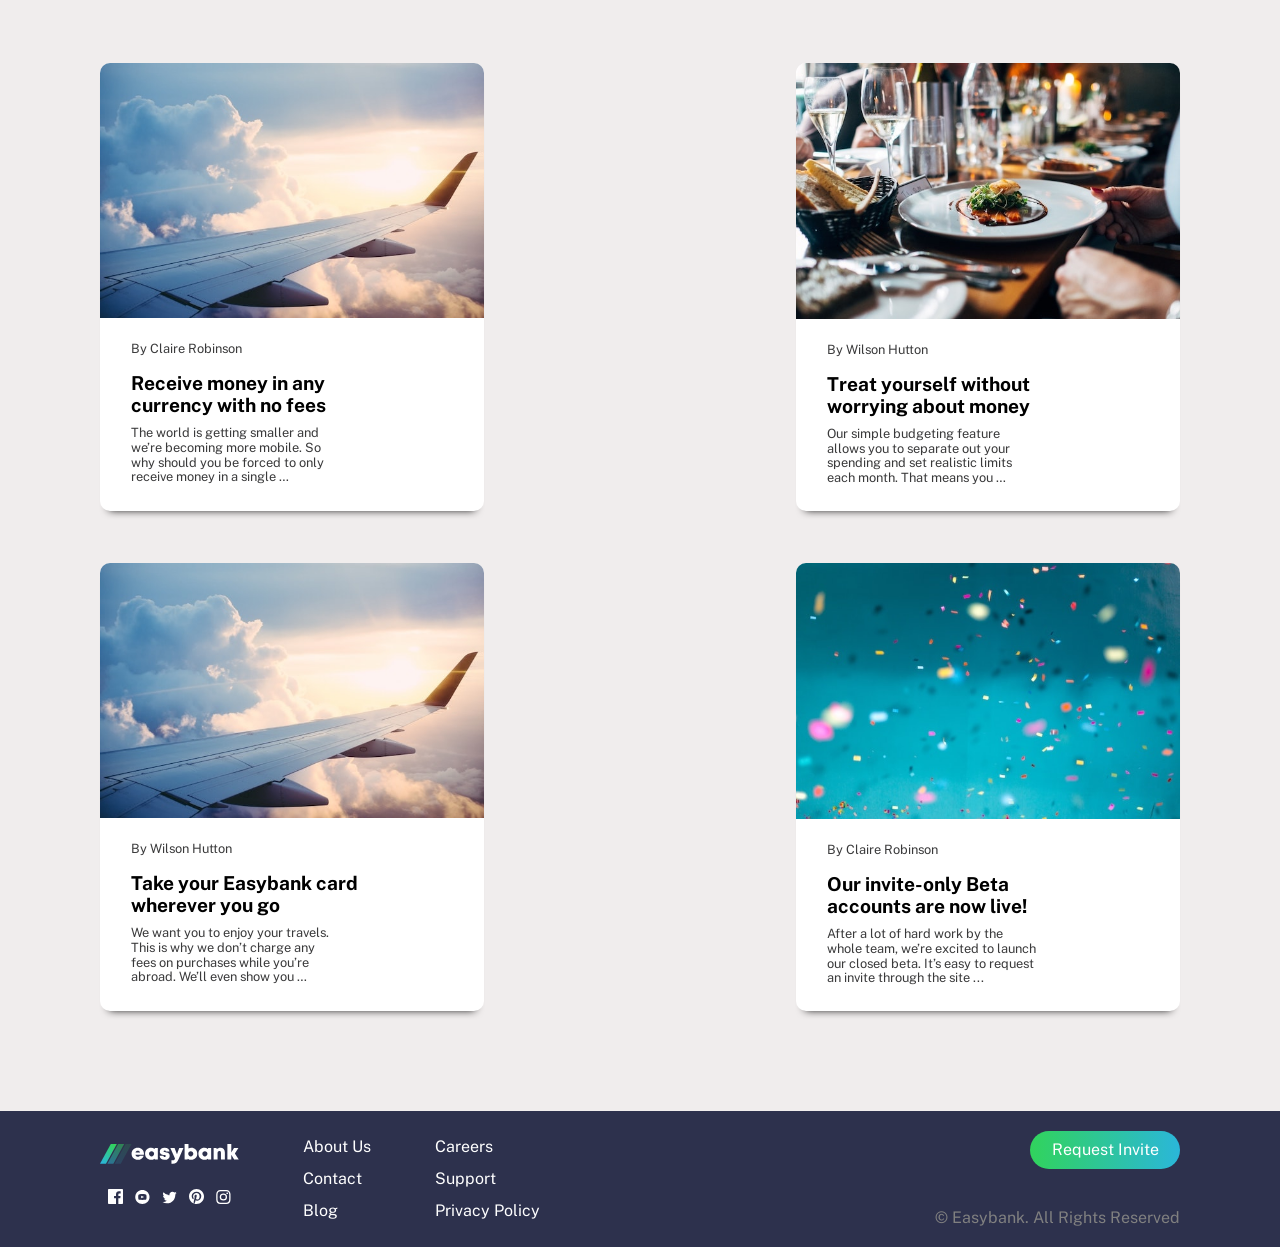
==== commit 6aef3098: "changes to the margin inline and an addition of box shadow to the fourth section boxes" ====
--- a/index.html
+++ b/index.html
@@ -187,7 +187,7 @@
             <div id="footer_main_container" class="margin_inline">
                 <div class="footer_left">
                     <div class="box_1">
-                        <img class="footer_logo" src="images/logo.svg" alt="logo">
+                        <img src="images/logo-dark.svg" alt="logo">
                         <div class="icons">
                             <img class="gap_for_icons" src="images/icon-facebook.svg" alt="facebook_icon">
                             <img class="gap_for_icons" src="images/icon-youtube.svg" alt="youtube_icon">
--- a/style.css
+++ b/style.css
@@ -184,6 +184,7 @@
     background-color: white;
     border-radius: 10px;
     padding-bottom: 25px;
+    box-shadow: 0 8px 9px -9px black;
 }
 
 .container_text {
@@ -719,7 +720,20 @@
     }
 }
 
+@media all and (max-width: 450px){
+    .margin_inline {
+        margin-right: 25px;
+        margin-left: 25px;
+    }
+}
+
 @media all and (max-width: 377px) {
+
+    .margin_inline {
+        margin-right: 20px;
+        margin-left: 20px;
+    }
+
     .hero_font {
         font-size: .6em;
     }
